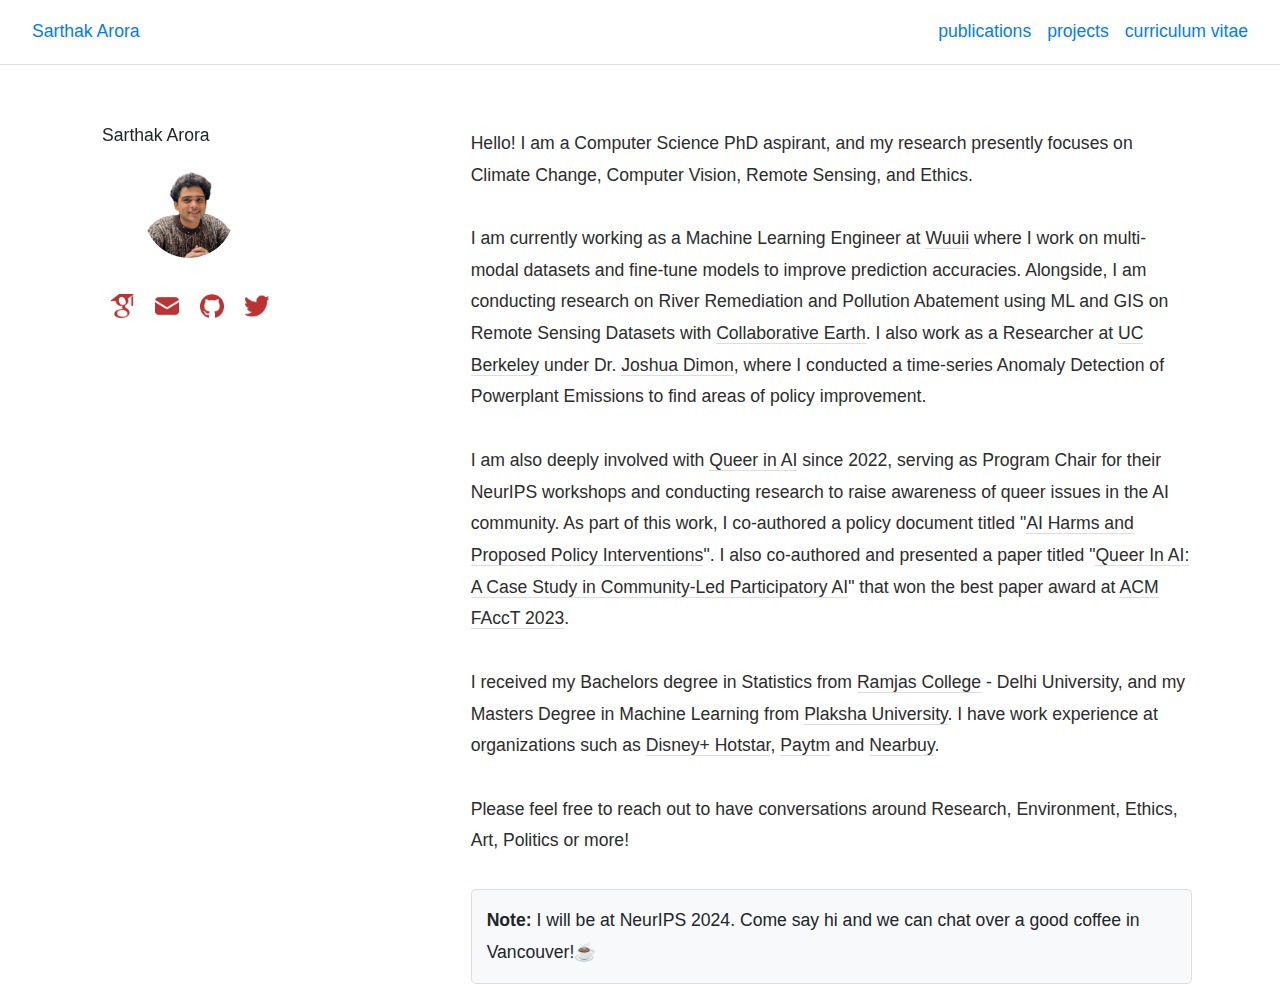
==== index.html @ 921afc07 "Update index.html" ====
<!doctype html>
<html lang="en">
  <head>

    <!-- Required meta tags -->
    <meta charset="utf-8">
    <meta name="viewport" content="width=device-width, initial-scale=1, shrink-to-fit=no">
    <meta name="description" content="Data Enthusiast">
    <meta name="author" content="Sarthak Arora">
    <meta name="theme-color" content="#222222">

    <link rel="apple-touch-icon" sizes="180x180" href="images/nicons/sap.png">
    <link rel="icon" type="image/png" sizes="32x32" href="images/nicons/sap.png">
    <link rel="icon" type="image/png" sizes="16x16" href="images/nicons/sap.png">

    <!-- Bootstrap CSS -->
    <link rel="stylesheet" href="https://stackpath.bootstrapcdn.com/bootstrap/4.4.1/css/bootstrap.min.css" integrity="sha384-Vkoo8x4CGsO3+Hhxv8T/Q5PaXtkKtu6ug5TOeNV6gBiFeWPGFN9MuhOf23Q9Ifjh" crossorigin="anonymous">
    <link rel="stylesheet" href="assets/style.css">
      
    <title>Sarthak Arora</title>
  </head>
  <body>

  <header class="d-flex justify-content-between align-items-center p-3 mb-5 border-bottom fixed-header">
    <a class="name" target="_self" href="index.html">Sarthak Arora</a>
    <div class="d-flex">
      <a class="menulink mr-3" target="_self" href="pubs.html">publications</a>
      <a class="menulink mr-3" target="_self" href="projects.html">projects</a>
      <a class="menulink" target="_blank" href="assets/sarthak_cv.pdf">curriculum vitae</a>
    </div>
  </header>

    <!-- <h1>Hello, world!</h1> -->
    <div class="container allstuffp" style="margin-top: 90px;">
        <div class="row pt-5 allstuff" style="margin-top: 20px;">
            <div class="col-md-4">
                <div class="fixed-posi">
                <p class="name">Sarthak Arora</p>
                <div style="text-align: center;">
                  <img src="images/2.png" class="profilepic pt-3 pb-2">
                </div>
                <br>
                
                <div style="text-align: center;">
<!--                   <a class="menulink" target="_blank" href="https://scholar.google.com/citations?hl=en&user=PmxwNpIAAAAJ"><img src="images/scholar.png" alt="Google Scholar" style="width: 24px; height: 24px;"></a>
                  <a class="menulink" target="_blank" href="mailto:sarthakvarora@gmail.com"><img src="images/email.png" alt="Email" style="width: 24px; height: 24px;"></a>
                  <a class="menulink" target="_blank" href="https://github.com/sarthakvarora"><img src="images/github.png" alt="GitHub" style="width: 24px; height: 24px;"></a>
                  <a class="menulink" target="_blank" href="https://twitter.com/sarthakvarora"><img src="images/twitter.png" alt="Twitter" style="width: 24px; height: 24px;"></a> -->
                  <a class="menulink" target="_blank" href="https://scholar.google.com/citations?hl=en&user=PmxwNpIAAAAJ">
                    <img src="images/scholar.png" alt="Google Scholar" class="social-logo">
                  </a>
                  <a class="menulink" target="_blank" href="mailto:sarthakvarora@gmail.com">
                    <img src="images/email.png" alt="Email" class="social-logo">
                  </a>
                  <a class="menulink" target="_blank" href="https://github.com/sarthakvarora">
                    <img src="images/github.png" alt="GitHub" class="social-logo">
                  </a>
                  <a class="menulink" target="_blank" href="https://twitter.com/sarthakvarora">
                    <img src="images/twitter.png" alt="Twitter" class="social-logo">
                  </a>
                </div>

<!--            <div class="pt-5 menur"><a class="menulink" target="_blank" href="assets/sarthak_cv.pdf">curriculum vitae</a></div>   
                <div class=""><a class="menulink" target="_blank" href="https://scholar.google.com/citations?hl=en&user=PmxwNpIAAAAJ">google scholar</a></div>
                <div class=""><a class="menulink" target="_blank" href="mailto:sarthakvarora@gmail.com">email address</a></div>
                <div class=""><a class="menulink" target="_blank" href="https://github.com/sarthakvarora">github profile</a></div>
                <div class=""><a class="menulink" target="_blank" href="https://www.linkedin.com/in/sarthak-arora-7034b8109/">linkedin</a></div>
                <div class=""><a class="menulink" target="_blank" href="https://twitter.com/sarthakvarora">twitter</a></div> -->
                

                <!-- <div class="pt-5">usercontext</div> 43 to 250--> 
                <!-- <div class="">travel history</div> -->
                <!-- <div class="">this template</div> -->
                </div>
             </div>
           <div class="col-md-8 pt-2 about" style="padding-right: 1px;">
<!--              <div class="col-md-8 pt-2 about" style="padding-right: 10px;">  -->
                 <p>
                   Hello! I am a Computer Science PhD aspirant, and my research presently focuses on Climate Change, Computer Vision, Remote Sensing, and Ethics. 
                   <br><br>
                   I am currently working as a Machine Learning Engineer at <a class="in-text" href="https://www.wuuii.com/"target="_blank">Wuuii</a> where I work on multi-modal datasets and fine-tune models to improve prediction accuracies. Alongside, I am conducting research on River Remediation and Pollution Abatement using ML and GIS on Remote Sensing Datasets with <a class="in-text" href="https://www.collaborative.earth/lab-ganges" target="_blank">Collaborative Earth</a>. I also work as a Researcher at <a class="in-text" href="https://www.berkeley.edu/"target="_blank">UC Berkeley</a> under Dr. <a class="in-text" href="https://energy.stanford.edu/people/joshua-dimon" target="_blank">Joshua Dimon</a>, where I conducted a time-series Anomaly Detection of Powerplant Emissions to find areas of policy improvement.
                 </p>
                 <p>
                  I am also deeply involved with <a class="in-text" href="https://www.queerinai.com/" target="_blank">Queer in AI</a> since 2022, serving as Program Chair for their NeurIPS workshops and conducting research to raise awareness of queer issues in the AI community. As part of this work, I co-authored a policy document titled "<a class="in-text" href="#" target="_blank">AI Harms and Proposed Policy Interventions</a>". I also co-authored and presented a paper titled "<a class="in-text" href="https://dl.acm.org/doi/abs/10.1145/3593013.3594134" target="_blank">Queer In AI: A Case Study in Community-Led Participatory AI</a>" that won the best paper award at <a class="in-text" href="https://facctconference.org/2023/" target="_blank">ACM FAccT 2023</a>.
                </p>
<!--                  <p>
                   Prior to this, I worked as a ML Engineer with the <a class="in-text" href="https://ai4good.org/"target="_blank">AI for Good Foundation</a> on their <a class="in-text" href="https://ai4good.org/what-we-do/climatesdgscanners/"target="_blank">Climate Trend Scanner</a> Project, where I am creating a Climate content modeling pipeline using NLP models such as BERT and LDA.
                 </p> -->
                 <p>
                   I received my Bachelors degree in Statistics from <a class="in-text" href="https://ramjas.du.ac.in/college/web/index.php/"target="_blank">Ramjas College</a> - Delhi University, and my Masters Degree in Machine Learning from <a class="in-text" href="https://plaksha.edu.in/"target="_blank">Plaksha University</a>. I have work experience at organizations such as <a class="in-text" href="https://www.hotstar.com/"target="_blank">Disney+ Hotstar</a>, <a class="in-text" href="https://paytm.com/"target="_blank">Paytm</a> and <a class="in-text" href="https://www.nearbuy.com/"target="_blank">Nearbuy</a>.
                 </p>
                 <p>
                  Please feel free to reach out to have conversations around Research, Environment, Ethics, Art, Politics or more!
                 </p>
                 
                 <div class="notification" style="margin-top: 20px; padding: 15px; background-color: #f8f9fa; border: 1px solid #ddd; border-radius: 5px;">
                  <strong>Note:</strong> I will be at NeurIPS 2024. Come say hi and we can chat over a good coffee in Vancouver!☕
                </div>
                  

<!--                  <p class="header pt-5">Publications</p>
                 <div class="py-2">
                 <p class="paper my-2 pl-2">
                     <span class="papertitle">Queer In AI: A Case Study in Community-Led Participatory AI</span><br>
                     <span class="thisauthor">Sarthak Arora</span>, Organizers of Queer in AI<br>
                     <span class="thisauthor">Won best paper at FAccT 2023 🏆</span>
                     <span class="conf"><a class="confshort" href="https://dl.acm.org/toc/xrds/2022/28/4">ACM FAccT'23</a> | Association for Computing Machinery</span><br>
                    
                     <a class="tag" href="https://dl.acm.org/doi/abs/10.1145/3593013.3594134" target="_blank">pdf</a><span class="tagsep">| </span>
                     <a class="tag" href="https://dl.acm.org/doi/abs/10.1145/3593013.3594134" target="_blank">abstract</a>
                 </p>
                <br>
                 <p class="paper my-2 pl-2">
                     <span class="papertitle">Queer in AI</span><br>
                     Hetvi Jethwani, Arjun Subramonian, William Agnew, MaryLena Bleile, <span class="thisauthor">Sarthak Arora</span>, Maria Ryskina, Jeffrey Xiong
                     <span class="conf"><a class="confshort" href="https://dl.acm.org/toc/xrds/2022/28/4">ACM'22</a> | Association for Computing Machinery</span><br>
                    
                     <a class="tag" href="https://dl.acm.org/doi/pdf/10.1145/3538543" target="_blank">pdf</a><span class="tagsep">| </span>
                     <a class="tag" href="https://dl.acm.org/doi/10.1145/3538543" target="_blank">abstract</a><span class="tagsep">| </span>
                     <a class="tag" href="cites/acm_3538543.bib" target="_blank">cite</a>
                 </p>
                 </div>
             
                 <p class="header pt-5">Talks</p>
                 <div class="py-2">
                 <p class="paper my-2 pl-2">
                     <span class="papertitle"><a
                             href="https://icml.cc/" target="_blank">ICML 2022: </a> South Asian Feminism/s in the 21st Century</span><br>
                     Unpacking the term ‘South Asia,’ this talk candidly explores links between nationalism, state, identity, and gender and their significance in understanding feminist politics and its impacts on structures of queer inclusivity in the region. Examining cyberspaces ranging from Pakistani feminist blogs to queer art communities in India, it seeks to locate the feminist, intersectional unfoldings in the political economy of everyday life.<br>
                     <a class="tag" href="https://icml.cc/virtual/2022/affinity-workshop/13482#wse-detail-21090" target="_blank">video</a>
                 </p>
                 </div>
                 </div>
 -->
<!--
                <div class="row text-center py-4">
                    <div class="mx-auto mt-2">
                        <img class="img-fluid instilogo p-1" src="images/berkeley.png">
                        <div class="institution">UC Berkeley</div>
                        <div class="years">2022 - Present</div>
                    </div>
                    <div class="mx-auto mt-2">
                        <img class="img-fluid instilogo p-1" src="images/ai4g1.png">
                        <div class="institution">AI for Good Foundation</div>
                        <div class="years">2022 - Present</div>
                    </div>
                    <div class="mx-auto mt-2">
                        <img class="img-fluid instilogo p-1" src="images/berkeley.png">
                        <div class="institution">UC Berkeley</div>
                        <div class="years">S2022</div>
                    </div>
                    <div class="mx-auto mt-2">
                        <img class="img-fluid instilogo p-1" src="images/plaksha1.png">
                        <div class="institution">Plaksha University</div>
                        <div class="years">2021 - 2022</div>
                    </div>
                    <div class="mx-auto mt-2">
                        <img class="img-fluid instilogo p-1" src="images/disney_plus1.png">
                        <div class="institution">Disney+ Hotstar</div>
                        <div class="years">2021</div>
                    </div>
                    <div class="mx-auto mt-2">
                        <img class="img-fluid instilogo p-1" src="images/paytm1.png">
                        <div class="institution">Paytm</div>
                        <div class="years">2020 - 2021</div>
                    </div>
                    <div class="mx-auto mt-2">
                        <img class="img-fluid instilogo p-1" src="images/nearbuy11.png">
                        <div class="institution">Nearbuy</div>
                        <div class="years">2018 - 2020</div>
                    </div>
                    <div class="mx-auto mt-2">
                        <img class="img-fluid instilogo p-1" src="images/du.png">
                        <div class="institution">Ramjas College</div>
                        <div class="years">2015 - 2018</div>
                    </div>
             
                </div>
             -->

            </div>
            
        </div>
    </div> 

    <!-- Optional JavaScript -->
    <!-- jQuery first, then Popper.js, then Bootstrap JS -->
    <script src="https://code.jquery.com/jquery-3.4.1.slim.min.js" integrity="sha384-J6qa4849blE2+poT4WnyKhv5vZF5SrPo0iEjwBvKU7imGFAV0wwj1yYfoRSJoZ+n" crossorigin="anonymous"></script>
    <script src="https://cdn.jsdelivr.net/npm/popper.js@1.16.0/dist/umd/popper.min.js" integrity="sha384-Q6E9RHvbIyZFJoft+2mJbHaEWldlvI9IOYy5n3zV9zzTtmI3UksdQRVvoxMfooAo" crossorigin="anonymous"></script>
    <script src="https://stackpath.bootstrapcdn.com/bootstrap/4.4.1/js/bootstrap.min.js" integrity="sha384-wfSDF2E50Y2D1uUdj0O3uMBJnjuUD4Ih7YwaYd1iqfktj0Uod8GCExl3Og8ifwB6" crossorigin="anonymous"></script>
    <script src="assets/style-2.js"></script>
</body>
  <style>
  </style>
</html>
---- assets/style.css ----
.instilogo {
    height: 50px;
    filter: grayscale(20%);
}

a:hover {
    /* font-weight: 400; */
    text-decoration: none;
    transition-duration: 0.3s;
    transition-timing-function: linear;
    /* color: #444; */
}

.social-logo {
  width: 24px; /* Original width */
  height: 24px; /* Original height */
/*   filter: brightness(0) saturate(100%) invert(12%) sepia(85%) saturate(6684%) hue-rotate(358deg) brightness(87%) contrast(103%); /* Change to #aa0100 */ */
  transition: transform 0.3s, filter 0.3s; /* Smooth transition */
  margin-right: 10px; /* Add space between logos */
}

.social-logo:hover {
  transform: scale(1.2); /* Slightly increase size on hover */
}

.noter {
    font-size: 9pt;
}

.tagsep {
    padding: 4px;
}

.tag {
    padding-right: 2px;
}

.confshort {
    font-weight: 300;
}

.conf {
    display: inline-block;
    padding-bottom: 4px;
}
/* 
.paper {
    border-left: 1px solid #ddd;
} */
.paper {
    border-left: 1px solid #ddd;
}

.menulink:hover {
    color: #111;
}

.profilepic {
    width: 200px; /* Set width */
    height: 200px; /* Ensure height is equal to width */
    border-radius: 50%; /* Set border-radius to 50% to make it circular */
    object-fit: cover; /* Ensures the image maintains aspect ratio and fits within the circle */
}

@media (min-width: 1268px) {
    .fixed-posi {
        /* width: 50%;
            margin-left: 50%;
            min-height:100%; */
        position: fixed;
    }
}

@media only screen and (max-width: 1500px) {
    .allstuff {
        padding-top: 0px !important;
    }

    .allstuffp {
        padding-top: 0px !important;
    }

    .profilepic {
        width: 90px; /* Set width */
        height: 90px; /* Ensure height is equal to width */
        border-radius: 50%; /* Set border-radius to 50% to make it circular */
        object-fit: cover; /* Ensures the image maintains aspect ratio and fits within the circle */
        padding-top: 0px !important;
        padding-bottom: 0px !important;
    }

    .menur {
        padding-top: 18px !important;
    }

}

/* Header styling */
.fixed-header {
    position: fixed;
    top: 0;
    left: 0;
    right: 0;
    background-color: white;
    z-index: 1000;
    padding: 1rem 2rem !important;
}

/* Base styles */
body {
    padding-top: 30px;
    line-height: 1.8;
    font-size: 1.1rem;
}

/* Content styling */
.about p {
    margin-bottom: 2rem;
    color: #2c2c2c;
    max-width: 90ch;
}

.container.allstuffp {
    margin-top: 2rem;
    padding: 0 2rem;
}

/* Link styling */
.in-text {
    color: #2c2c2c;
    border-bottom: 1px solid #ddd;
    text-decoration: none;
    transition: border-bottom-color 0.2s;
}

.in-text:hover {
    border-bottom-color: #666;
    text-decoration: none;
}

/* Social icons */
.social-logo {
    width: 24px;
    height: 24px;
    margin: 0 8px;
    opacity: 0.8;
    transition: opacity 0.2s;
}

.social-logo:hover {
    opacity: 1;
}

.menulink.active {
    border-bottom: 1.5px solid #dc3545;
    padding-bottom: 1.5px;
}
/* .thisauthor {
          color: #111;
          text-decoration: underline;
    } */
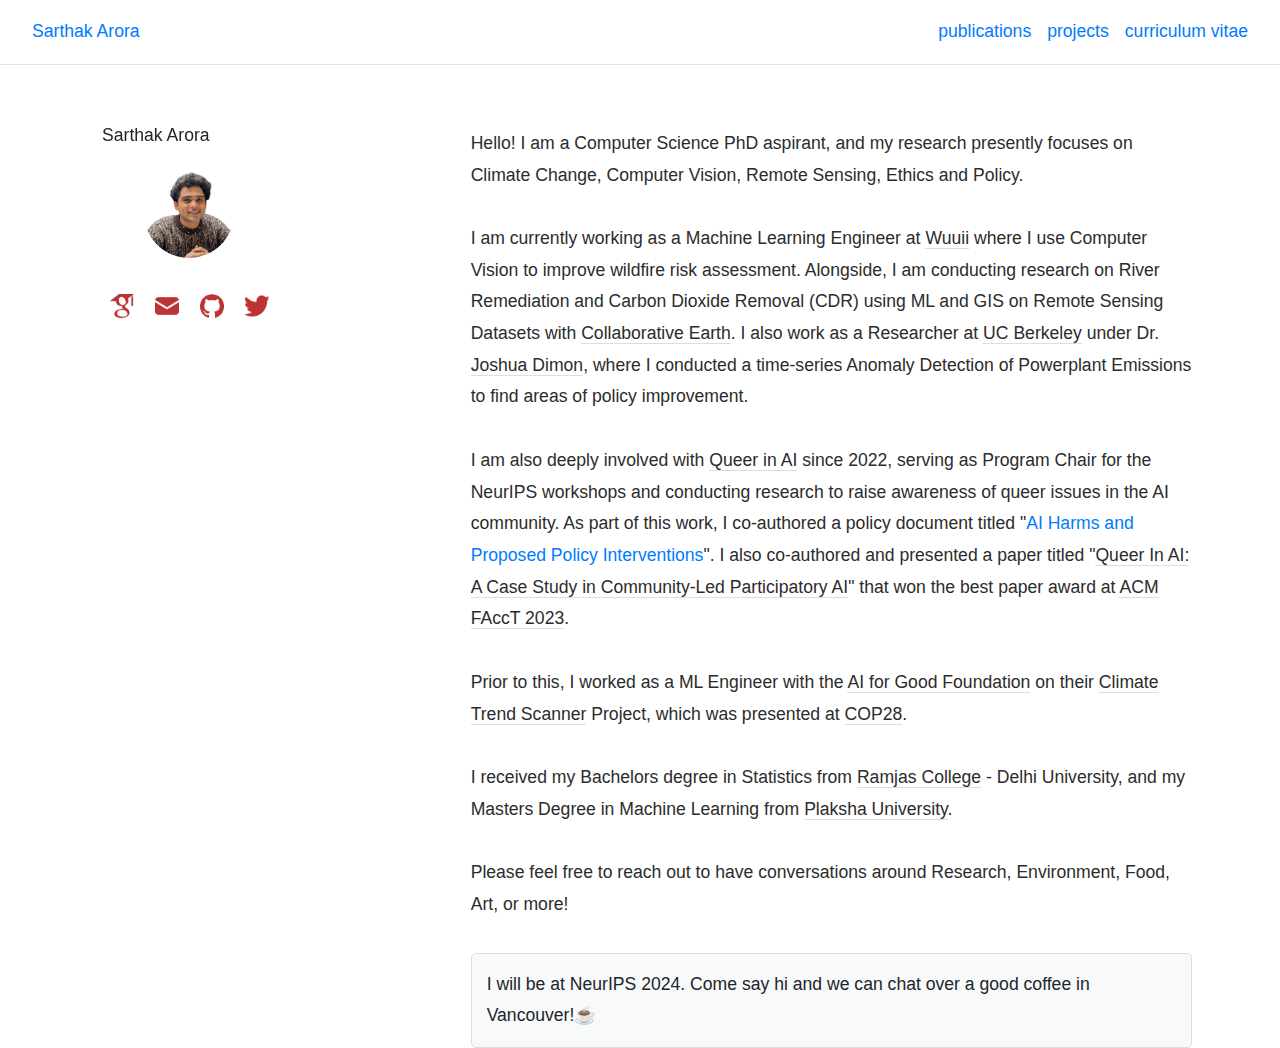
==== commit 70a185ae: "Update index.html" ====
--- a/index.html
+++ b/index.html
@@ -76,25 +76,26 @@
            <div class="col-md-8 pt-2 about" style="padding-right: 1px;">
 <!--              <div class="col-md-8 pt-2 about" style="padding-right: 10px;">  -->
                  <p>
-                   Hello! I am a Computer Science PhD aspirant, and my research presently focuses on Climate Change, Computer Vision, Remote Sensing, and Ethics. 
+                   Hello! I am a Computer Science PhD aspirant, and my research presently focuses on Climate Change, Computer Vision, Remote Sensing, Ethics and Policy. 
                    <br><br>
-                   I am currently working as a Machine Learning Engineer at <a class="in-text" href="https://www.wuuii.com/"target="_blank">Wuuii</a> where I work on multi-modal datasets and fine-tune models to improve prediction accuracies. Alongside, I am conducting research on River Remediation and Pollution Abatement using ML and GIS on Remote Sensing Datasets with <a class="in-text" href="https://www.collaborative.earth/lab-ganges" target="_blank">Collaborative Earth</a>. I also work as a Researcher at <a class="in-text" href="https://www.berkeley.edu/"target="_blank">UC Berkeley</a> under Dr. <a class="in-text" href="https://energy.stanford.edu/people/joshua-dimon" target="_blank">Joshua Dimon</a>, where I conducted a time-series Anomaly Detection of Powerplant Emissions to find areas of policy improvement.
+                   I am currently working as a Machine Learning Engineer at <a class="in-text" href="https://www.wuuii.com/"target="_blank">Wuuii</a> where I use Computer Vision to improve wildfire risk assessment. Alongside, I am conducting research on River Remediation and Carbon Dioxide Removal (CDR) using ML and GIS on Remote Sensing Datasets with <a class="in-text" href="https://www.collaborative.earth/lab-ganges" target="_blank">Collaborative Earth</a>. I also work as a Researcher at <a class="in-text" href="https://www.berkeley.edu/"target="_blank">UC Berkeley</a> under Dr. <a class="in-text" href="https://energy.stanford.edu/people/joshua-dimon" target="_blank">Joshua Dimon</a>, where I conducted a time-series Anomaly Detection of Powerplant Emissions to find areas of policy improvement.
                  </p>
                  <p>
-                  I am also deeply involved with <a class="in-text" href="https://www.queerinai.com/" target="_blank">Queer in AI</a> since 2022, serving as Program Chair for their NeurIPS workshops and conducting research to raise awareness of queer issues in the AI community. As part of this work, I co-authored a policy document titled "<a class="in-text" href="#" target="_blank">AI Harms and Proposed Policy Interventions</a>". I also co-authored and presented a paper titled "<a class="in-text" href="https://dl.acm.org/doi/abs/10.1145/3593013.3594134" target="_blank">Queer In AI: A Case Study in Community-Led Participatory AI</a>" that won the best paper award at <a class="in-text" href="https://facctconference.org/2023/" target="_blank">ACM FAccT 2023</a>.
+                  I am also deeply involved with <a class="in-text" href="https://www.queerinai.com/" target="_blank">Queer in AI</a> since 2022, serving as Program Chair for the NeurIPS workshops and conducting research to raise awareness of queer issues in the AI community. As part of this work, I co-authored a policy document titled "<a class="menulink" target="_blank" href="assets/policy_doc.pdf">AI Harms and Proposed Policy Interventions</a>". I also co-authored and presented a paper titled "<a class="in-text" href="https://dl.acm.org/doi/abs/10.1145/3593013.3594134" target="_blank">Queer In AI: A Case Study in Community-Led Participatory AI</a>" that won the best paper award at <a class="in-text" href="https://facctconference.org/2023/" target="_blank">ACM FAccT 2023</a>.
                 </p>
-<!--                  <p>
-                   Prior to this, I worked as a ML Engineer with the <a class="in-text" href="https://ai4good.org/"target="_blank">AI for Good Foundation</a> on their <a class="in-text" href="https://ai4good.org/what-we-do/climatesdgscanners/"target="_blank">Climate Trend Scanner</a> Project, where I am creating a Climate content modeling pipeline using NLP models such as BERT and LDA.
-                 </p> -->
                  <p>
-                   I received my Bachelors degree in Statistics from <a class="in-text" href="https://ramjas.du.ac.in/college/web/index.php/"target="_blank">Ramjas College</a> - Delhi University, and my Masters Degree in Machine Learning from <a class="in-text" href="https://plaksha.edu.in/"target="_blank">Plaksha University</a>. I have work experience at organizations such as <a class="in-text" href="https://www.hotstar.com/"target="_blank">Disney+ Hotstar</a>, <a class="in-text" href="https://paytm.com/"target="_blank">Paytm</a> and <a class="in-text" href="https://www.nearbuy.com/"target="_blank">Nearbuy</a>.
+                   Prior to this, I worked as a ML Engineer with the <a class="in-text" href="https://ai4good.org/"target="_blank">AI for Good Foundation</a> on their <a class="in-text" href="https://ai4good.org/what-we-do/climatesdgscanners/"target="_blank">Climate Trend Scanner</a> Project, which was presented at <a href = "https://www.cop28.com/en/"class="in-text"target="_blank">COP28</a>.
                  </p>
                  <p>
-                  Please feel free to reach out to have conversations around Research, Environment, Ethics, Art, Politics or more!
+                   I received my Bachelors degree in Statistics from <a class="in-text" href="https://ramjas.du.ac.in/college/web/index.php/"target="_blank">Ramjas College</a> - Delhi University, and my Masters Degree in Machine Learning from <a class="in-text" href="https://plaksha.edu.in/"target="_blank">Plaksha University</a>. 
+<!--                    I have work experience at organizations such as <a class="in-text" href="https://www.hotstar.com/"target="_blank">Disney+ Hotstar</a>, <a class="in-text" href="https://paytm.com/"target="_blank">Paytm</a> and <a class="in-text" href="https://www.nearbuy.com/"target="_blank">Nearbuy</a>. -->
+                 </p>
+                 <p>
+                  Please feel free to reach out to have conversations around Research, Environment, Food, Art, or more!
                  </p>
                  
                  <div class="notification" style="margin-top: 20px; padding: 15px; background-color: #f8f9fa; border: 1px solid #ddd; border-radius: 5px;">
-                  <strong>Note:</strong> I will be at NeurIPS 2024. Come say hi and we can chat over a good coffee in Vancouver!☕
+                  I will be at NeurIPS 2024. Come say hi and we can chat over a good coffee in Vancouver!☕
                 </div>
                   
 
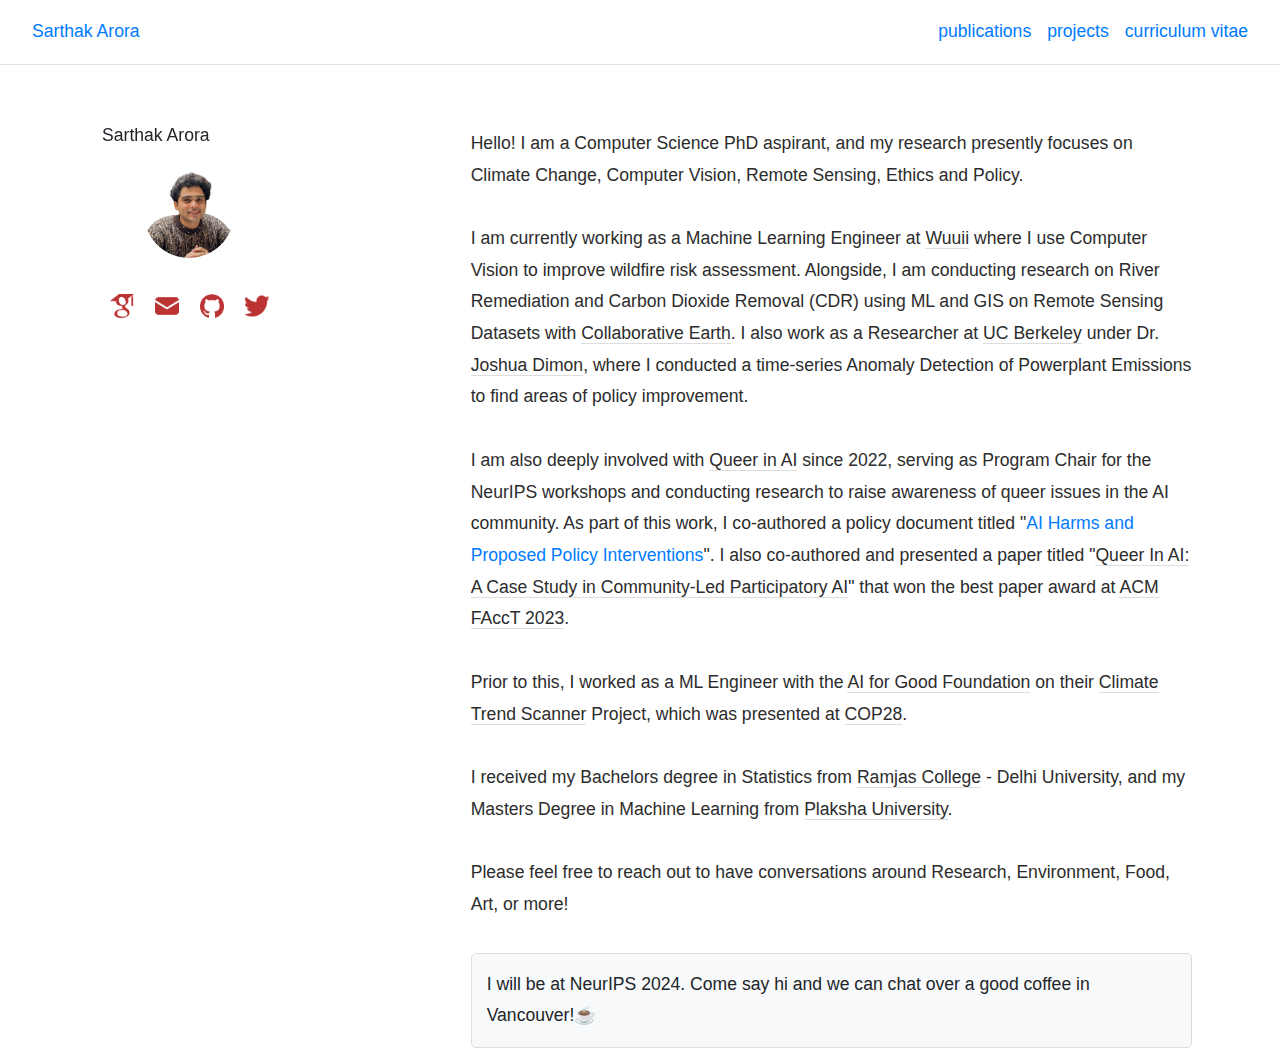
==== commit 2d08b95f: "Update index.html" ====
--- a/index.html
+++ b/index.html
@@ -81,7 +81,7 @@
                    I am currently working as a Machine Learning Engineer at <a class="in-text" href="https://www.wuuii.com/"target="_blank">Wuuii</a> where I use Computer Vision to improve wildfire risk assessment. Alongside, I am conducting research on River Remediation and Carbon Dioxide Removal (CDR) using ML and GIS on Remote Sensing Datasets with <a class="in-text" href="https://www.collaborative.earth/lab-ganges" target="_blank">Collaborative Earth</a>. I also work as a Researcher at <a class="in-text" href="https://www.berkeley.edu/"target="_blank">UC Berkeley</a> under Dr. <a class="in-text" href="https://energy.stanford.edu/people/joshua-dimon" target="_blank">Joshua Dimon</a>, where I conducted a time-series Anomaly Detection of Powerplant Emissions to find areas of policy improvement.
                  </p>
                  <p>
-                  I am also deeply involved with <a class="in-text" href="https://www.queerinai.com/" target="_blank">Queer in AI</a> since 2022, serving as Program Chair for the NeurIPS workshops and conducting research to raise awareness of queer issues in the AI community. As part of this work, I co-authored a policy document titled "<a class="menulink" target="_blank" href="assets/policy_doc.pdf">AI Harms and Proposed Policy Interventions</a>". I also co-authored and presented a paper titled "<a class="in-text" href="https://dl.acm.org/doi/abs/10.1145/3593013.3594134" target="_blank">Queer In AI: A Case Study in Community-Led Participatory AI</a>" that won the best paper award at <a class="in-text" href="https://facctconference.org/2023/" target="_blank">ACM FAccT 2023</a>.
+                  I am also deeply involved with <a class="in-text" href="https://www.queerinai.com/" target="_blank">Queer in AI</a> since 2022, serving as Program Chair for the NeurIPS workshops and conducting research to raise awareness of queer issues in the AI community. As part of this work, I co-authored a policy document titled "<a class="menulink" target="_blank" href="https://drive.google.com/file/d/1-HK_4VMdbxGibtRZURlbe-Cq0eNNK1he/view?usp=sharing">AI Harms and Proposed Policy Interventions</a>". I also co-authored and presented a paper titled "<a class="in-text" href="https://dl.acm.org/doi/abs/10.1145/3593013.3594134" target="_blank">Queer In AI: A Case Study in Community-Led Participatory AI</a>" that won the best paper award at <a class="in-text" href="https://facctconference.org/2023/" target="_blank">ACM FAccT 2023</a>.
                 </p>
                  <p>
                    Prior to this, I worked as a ML Engineer with the <a class="in-text" href="https://ai4good.org/"target="_blank">AI for Good Foundation</a> on their <a class="in-text" href="https://ai4good.org/what-we-do/climatesdgscanners/"target="_blank">Climate Trend Scanner</a> Project, which was presented at <a href = "https://www.cop28.com/en/"class="in-text"target="_blank">COP28</a>.
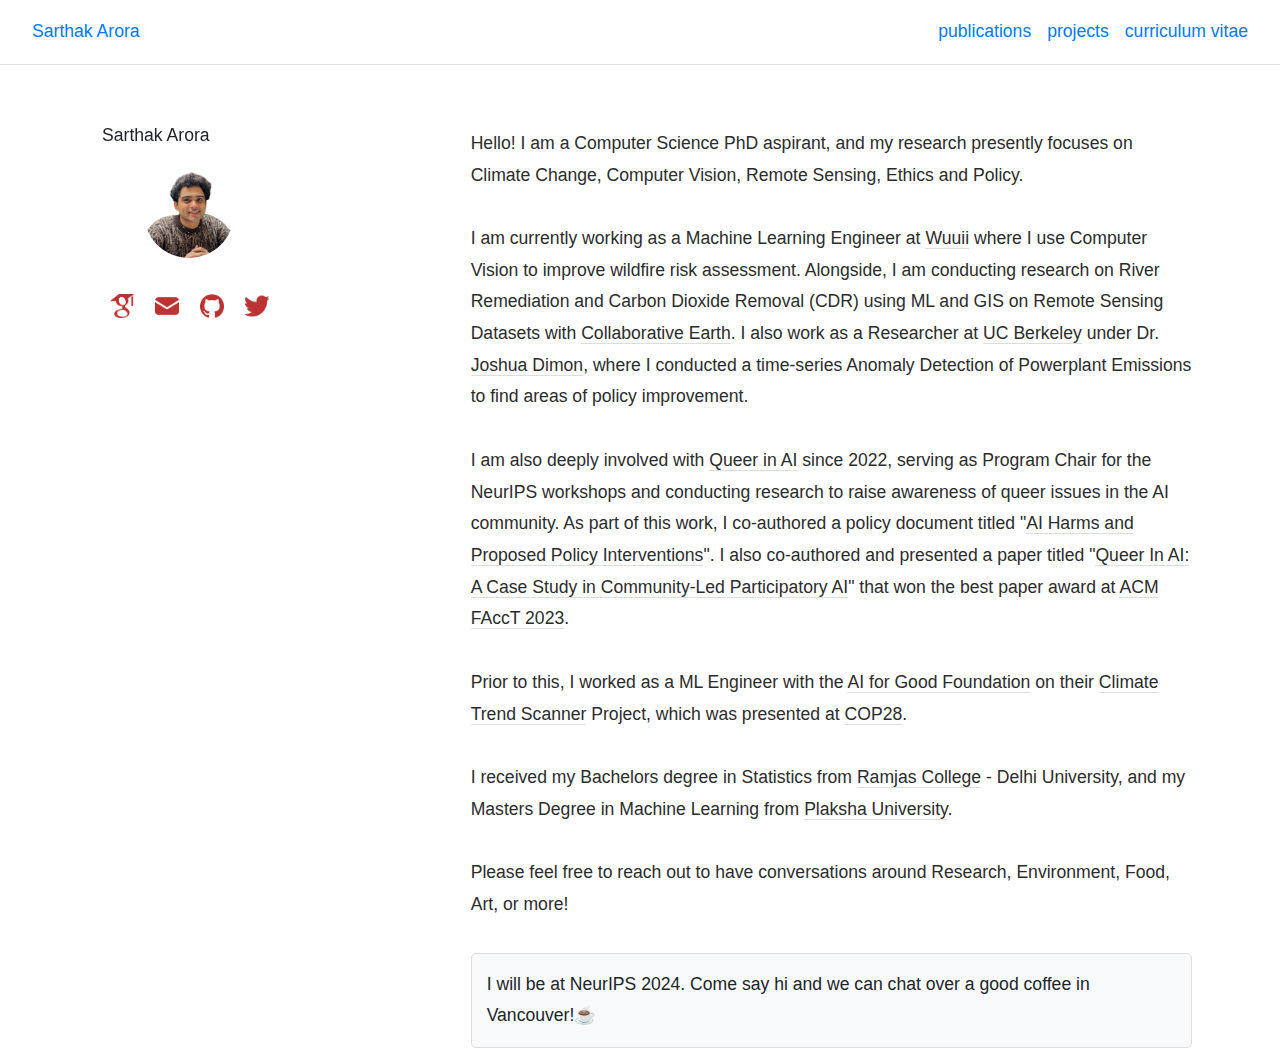
==== commit 7d53ae82: "Update index.html" ====
--- a/index.html
+++ b/index.html
@@ -81,7 +81,7 @@
                    I am currently working as a Machine Learning Engineer at <a class="in-text" href="https://www.wuuii.com/"target="_blank">Wuuii</a> where I use Computer Vision to improve wildfire risk assessment. Alongside, I am conducting research on River Remediation and Carbon Dioxide Removal (CDR) using ML and GIS on Remote Sensing Datasets with <a class="in-text" href="https://www.collaborative.earth/lab-ganges" target="_blank">Collaborative Earth</a>. I also work as a Researcher at <a class="in-text" href="https://www.berkeley.edu/"target="_blank">UC Berkeley</a> under Dr. <a class="in-text" href="https://energy.stanford.edu/people/joshua-dimon" target="_blank">Joshua Dimon</a>, where I conducted a time-series Anomaly Detection of Powerplant Emissions to find areas of policy improvement.
                  </p>
                  <p>
-                  I am also deeply involved with <a class="in-text" href="https://www.queerinai.com/" target="_blank">Queer in AI</a> since 2022, serving as Program Chair for the NeurIPS workshops and conducting research to raise awareness of queer issues in the AI community. As part of this work, I co-authored a policy document titled "<a class="menulink" target="_blank" href="https://drive.google.com/file/d/1-HK_4VMdbxGibtRZURlbe-Cq0eNNK1he/view?usp=sharing">AI Harms and Proposed Policy Interventions</a>". I also co-authored and presented a paper titled "<a class="in-text" href="https://dl.acm.org/doi/abs/10.1145/3593013.3594134" target="_blank">Queer In AI: A Case Study in Community-Led Participatory AI</a>" that won the best paper award at <a class="in-text" href="https://facctconference.org/2023/" target="_blank">ACM FAccT 2023</a>.
+                  I am also deeply involved with <a class="in-text" href="https://www.queerinai.com/" target="_blank">Queer in AI</a> since 2022, serving as Program Chair for the NeurIPS workshops and conducting research to raise awareness of queer issues in the AI community. As part of this work, I co-authored a policy document titled "<a class="in-text" target="_blank" href="https://drive.google.com/file/d/1-HK_4VMdbxGibtRZURlbe-Cq0eNNK1he/view?usp=sharing">AI Harms and Proposed Policy Interventions</a>". I also co-authored and presented a paper titled "<a class="in-text" href="https://dl.acm.org/doi/abs/10.1145/3593013.3594134" target="_blank">Queer In AI: A Case Study in Community-Led Participatory AI</a>" that won the best paper award at <a class="in-text" href="https://facctconference.org/2023/" target="_blank">ACM FAccT 2023</a>.
                 </p>
                  <p>
                    Prior to this, I worked as a ML Engineer with the <a class="in-text" href="https://ai4good.org/"target="_blank">AI for Good Foundation</a> on their <a class="in-text" href="https://ai4good.org/what-we-do/climatesdgscanners/"target="_blank">Climate Trend Scanner</a> Project, which was presented at <a href = "https://www.cop28.com/en/"class="in-text"target="_blank">COP28</a>.
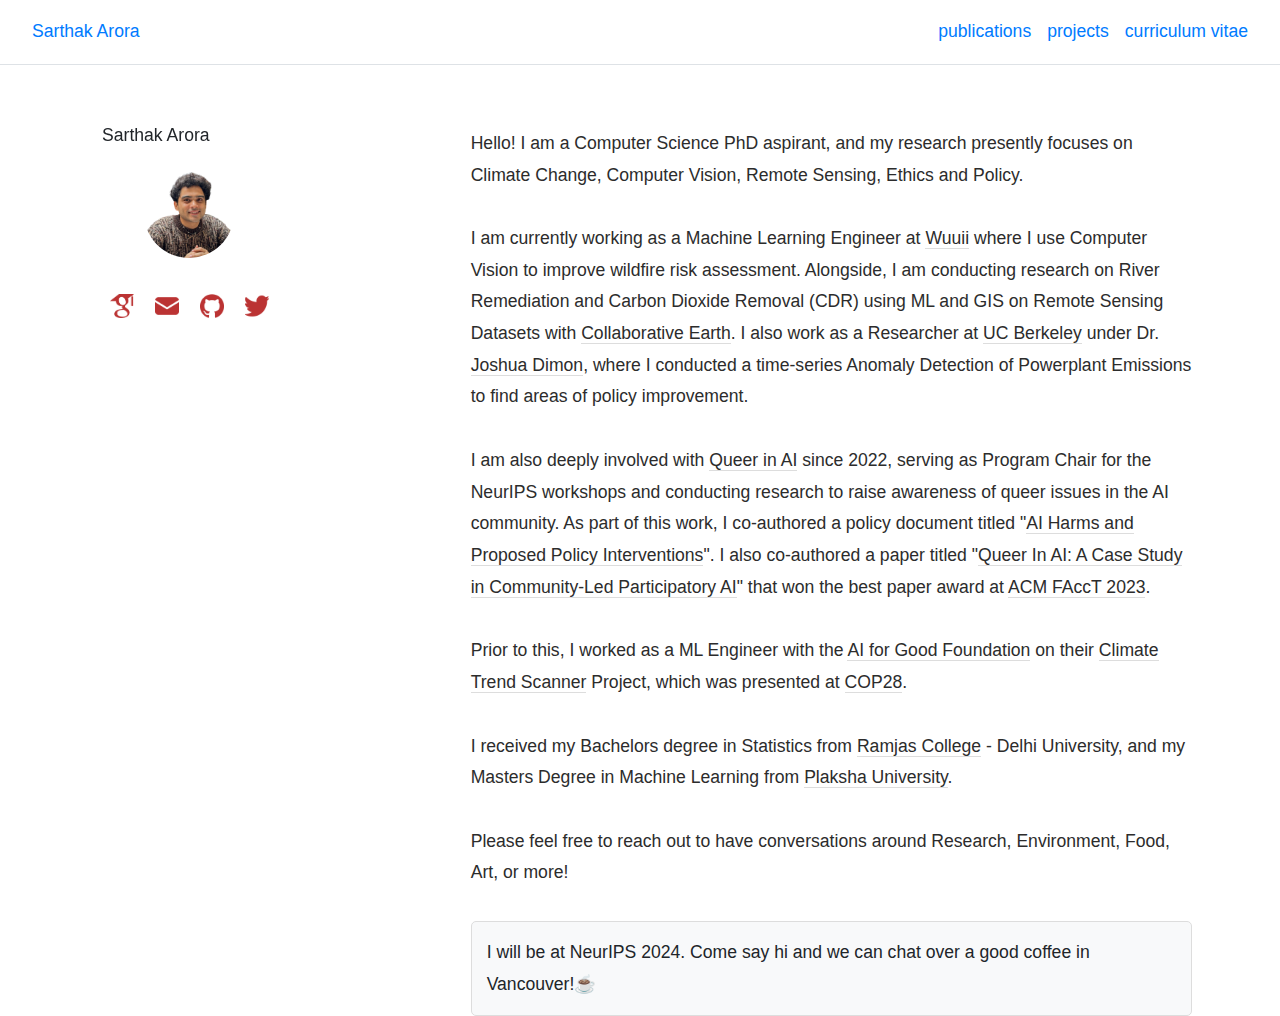
==== commit 44d6df60: "Update index.html" ====
--- a/index.html
+++ b/index.html
@@ -81,7 +81,7 @@
                    I am currently working as a Machine Learning Engineer at <a class="in-text" href="https://www.wuuii.com/"target="_blank">Wuuii</a> where I use Computer Vision to improve wildfire risk assessment. Alongside, I am conducting research on River Remediation and Carbon Dioxide Removal (CDR) using ML and GIS on Remote Sensing Datasets with <a class="in-text" href="https://www.collaborative.earth/lab-ganges" target="_blank">Collaborative Earth</a>. I also work as a Researcher at <a class="in-text" href="https://www.berkeley.edu/"target="_blank">UC Berkeley</a> under Dr. <a class="in-text" href="https://energy.stanford.edu/people/joshua-dimon" target="_blank">Joshua Dimon</a>, where I conducted a time-series Anomaly Detection of Powerplant Emissions to find areas of policy improvement.
                  </p>
                  <p>
-                  I am also deeply involved with <a class="in-text" href="https://www.queerinai.com/" target="_blank">Queer in AI</a> since 2022, serving as Program Chair for the NeurIPS workshops and conducting research to raise awareness of queer issues in the AI community. As part of this work, I co-authored a policy document titled "<a class="in-text" target="_blank" href="https://drive.google.com/file/d/1-HK_4VMdbxGibtRZURlbe-Cq0eNNK1he/view?usp=sharing">AI Harms and Proposed Policy Interventions</a>". I also co-authored and presented a paper titled "<a class="in-text" href="https://dl.acm.org/doi/abs/10.1145/3593013.3594134" target="_blank">Queer In AI: A Case Study in Community-Led Participatory AI</a>" that won the best paper award at <a class="in-text" href="https://facctconference.org/2023/" target="_blank">ACM FAccT 2023</a>.
+                  I am also deeply involved with <a class="in-text" href="https://www.queerinai.com/" target="_blank">Queer in AI</a> since 2022, serving as Program Chair for the NeurIPS workshops and conducting research to raise awareness of queer issues in the AI community. As part of this work, I co-authored a policy document titled "<a class="in-text" target="_blank" href="https://drive.google.com/file/d/1-HK_4VMdbxGibtRZURlbe-Cq0eNNK1he/view?usp=sharing">AI Harms and Proposed Policy Interventions</a>". I also co-authored a paper titled "<a class="in-text" href="https://dl.acm.org/doi/abs/10.1145/3593013.3594134" target="_blank">Queer In AI: A Case Study in Community-Led Participatory AI</a>" that won the best paper award at <a class="in-text" href="https://facctconference.org/2023/" target="_blank">ACM FAccT 2023</a>.
                 </p>
                  <p>
                    Prior to this, I worked as a ML Engineer with the <a class="in-text" href="https://ai4good.org/"target="_blank">AI for Good Foundation</a> on their <a class="in-text" href="https://ai4good.org/what-we-do/climatesdgscanners/"target="_blank">Climate Trend Scanner</a> Project, which was presented at <a href = "https://www.cop28.com/en/"class="in-text"target="_blank">COP28</a>.
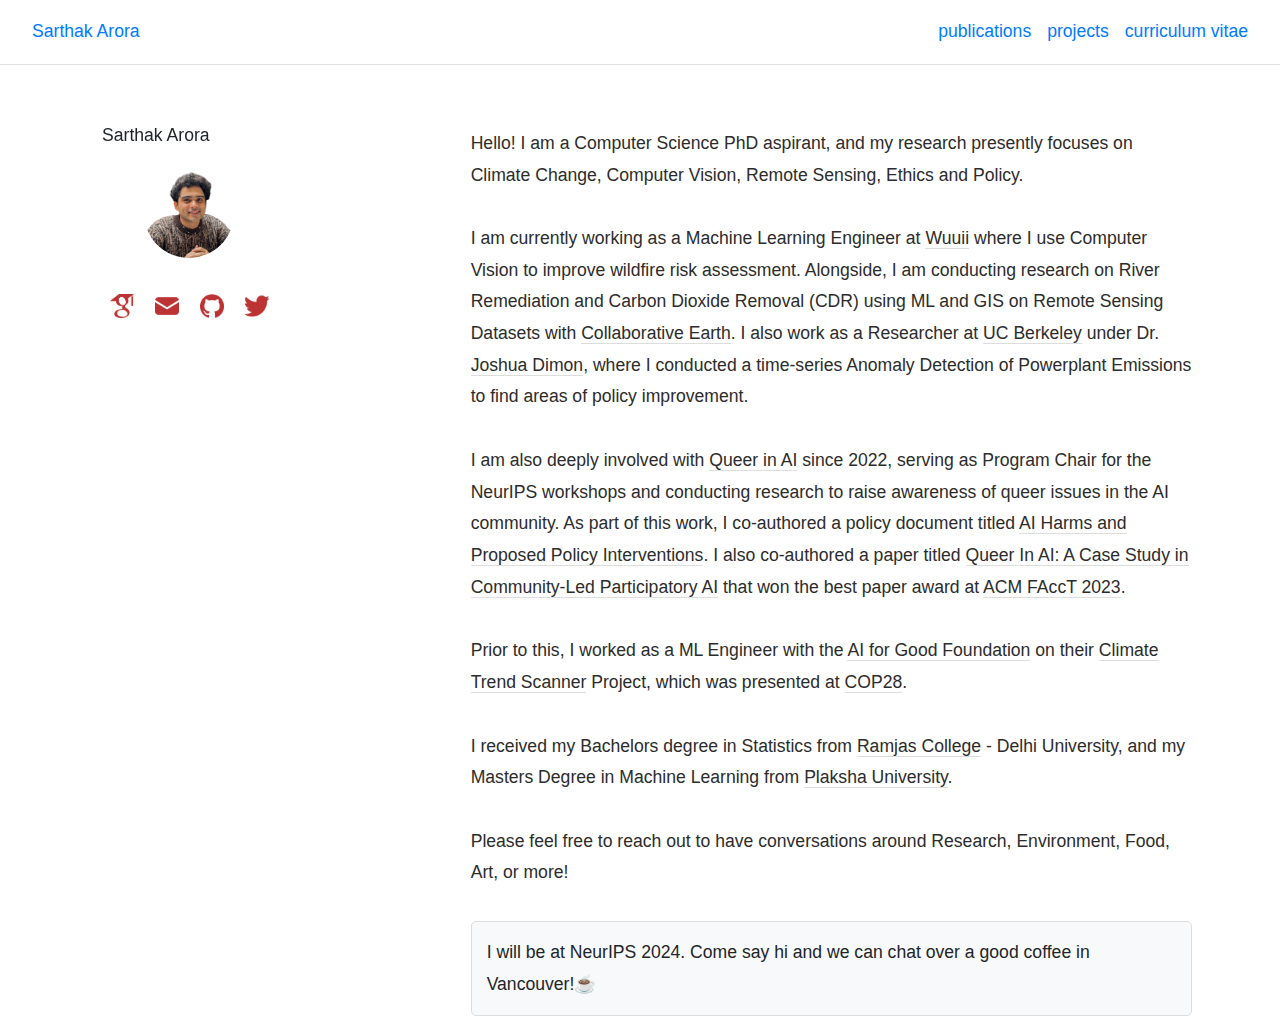
==== commit 55e65743: "Update index.html" ====
--- a/index.html
+++ b/index.html
@@ -81,7 +81,7 @@
                    I am currently working as a Machine Learning Engineer at <a class="in-text" href="https://www.wuuii.com/"target="_blank">Wuuii</a> where I use Computer Vision to improve wildfire risk assessment. Alongside, I am conducting research on River Remediation and Carbon Dioxide Removal (CDR) using ML and GIS on Remote Sensing Datasets with <a class="in-text" href="https://www.collaborative.earth/lab-ganges" target="_blank">Collaborative Earth</a>. I also work as a Researcher at <a class="in-text" href="https://www.berkeley.edu/"target="_blank">UC Berkeley</a> under Dr. <a class="in-text" href="https://energy.stanford.edu/people/joshua-dimon" target="_blank">Joshua Dimon</a>, where I conducted a time-series Anomaly Detection of Powerplant Emissions to find areas of policy improvement.
                  </p>
                  <p>
-                  I am also deeply involved with <a class="in-text" href="https://www.queerinai.com/" target="_blank">Queer in AI</a> since 2022, serving as Program Chair for the NeurIPS workshops and conducting research to raise awareness of queer issues in the AI community. As part of this work, I co-authored a policy document titled "<a class="in-text" target="_blank" href="https://drive.google.com/file/d/1-HK_4VMdbxGibtRZURlbe-Cq0eNNK1he/view?usp=sharing">AI Harms and Proposed Policy Interventions</a>". I also co-authored a paper titled "<a class="in-text" href="https://dl.acm.org/doi/abs/10.1145/3593013.3594134" target="_blank">Queer In AI: A Case Study in Community-Led Participatory AI</a>" that won the best paper award at <a class="in-text" href="https://facctconference.org/2023/" target="_blank">ACM FAccT 2023</a>.
+                  I am also deeply involved with <a class="in-text" href="https://www.queerinai.com/" target="_blank">Queer in AI</a> since 2022, serving as Program Chair for the NeurIPS workshops and conducting research to raise awareness of queer issues in the AI community. As part of this work, I co-authored a policy document titled <a class="in-text" target="_blank" href="https://drive.google.com/file/d/1-HK_4VMdbxGibtRZURlbe-Cq0eNNK1he/view?usp=sharing">AI Harms and Proposed Policy Interventions</a>. I also co-authored a paper titled <a class="in-text" href="https://dl.acm.org/doi/abs/10.1145/3593013.3594134" target="_blank">Queer In AI: A Case Study in Community-Led Participatory AI</a> that won the best paper award at <a class="in-text" href="https://facctconference.org/2023/" target="_blank">ACM FAccT 2023</a>.
                 </p>
                  <p>
                    Prior to this, I worked as a ML Engineer with the <a class="in-text" href="https://ai4good.org/"target="_blank">AI for Good Foundation</a> on their <a class="in-text" href="https://ai4good.org/what-we-do/climatesdgscanners/"target="_blank">Climate Trend Scanner</a> Project, which was presented at <a href = "https://www.cop28.com/en/"class="in-text"target="_blank">COP28</a>.
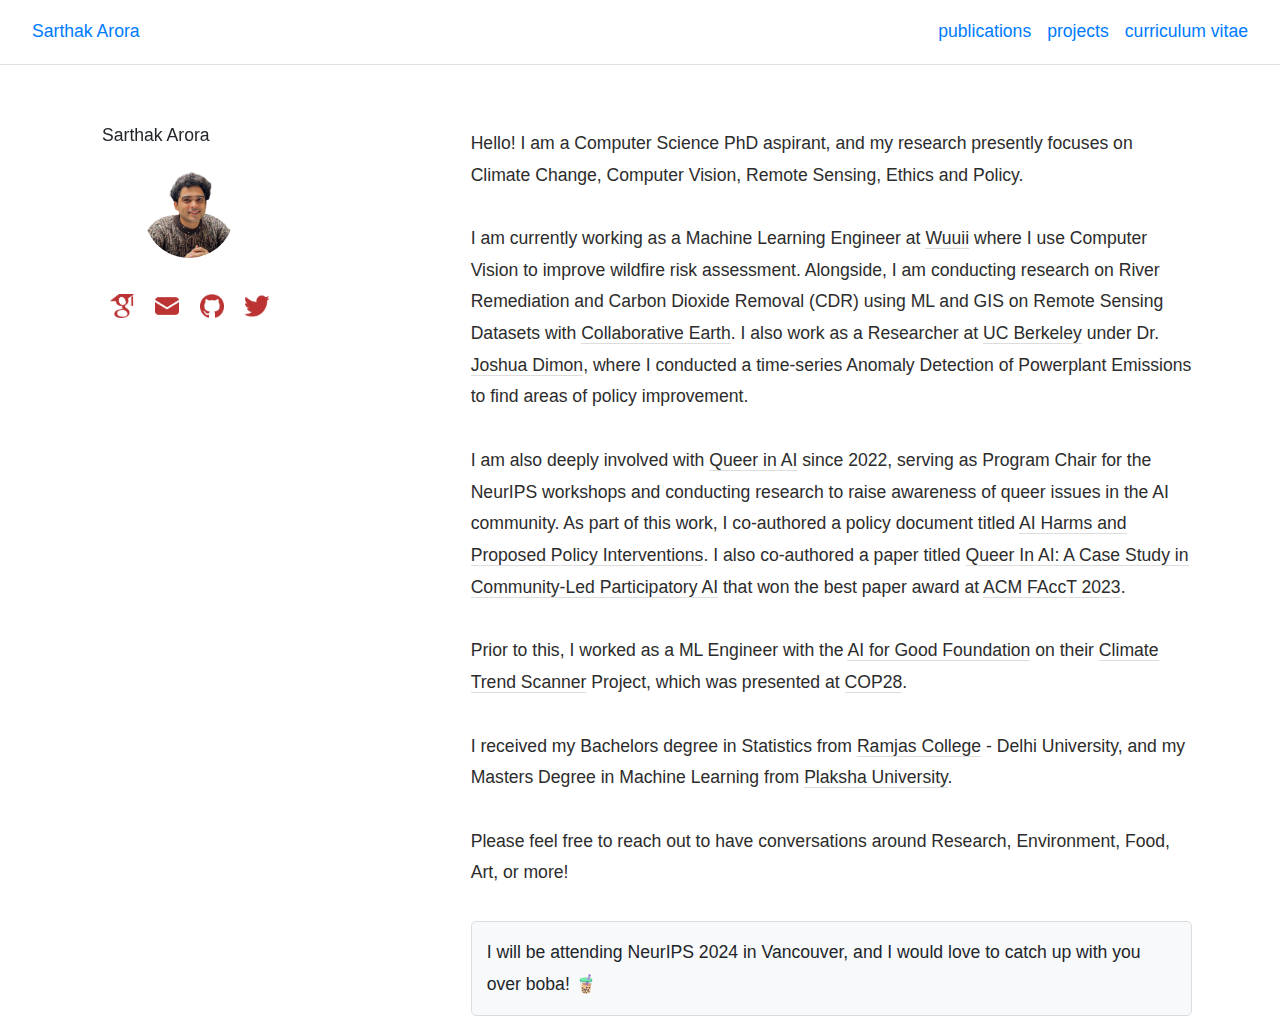
==== commit bebc8f05: "Update index.html" ====
--- a/index.html
+++ b/index.html
@@ -95,7 +95,7 @@
                  </p>
                  
                  <div class="notification" style="margin-top: 20px; padding: 15px; background-color: #f8f9fa; border: 1px solid #ddd; border-radius: 5px;">
-                  I will be at NeurIPS 2024. Come say hi and we can chat over a good coffee in Vancouver!☕
+                  I will be attending NeurIPS 2024 in Vancouver, and I would love to catch up with you over boba! 🧋
                 </div>
                   
 
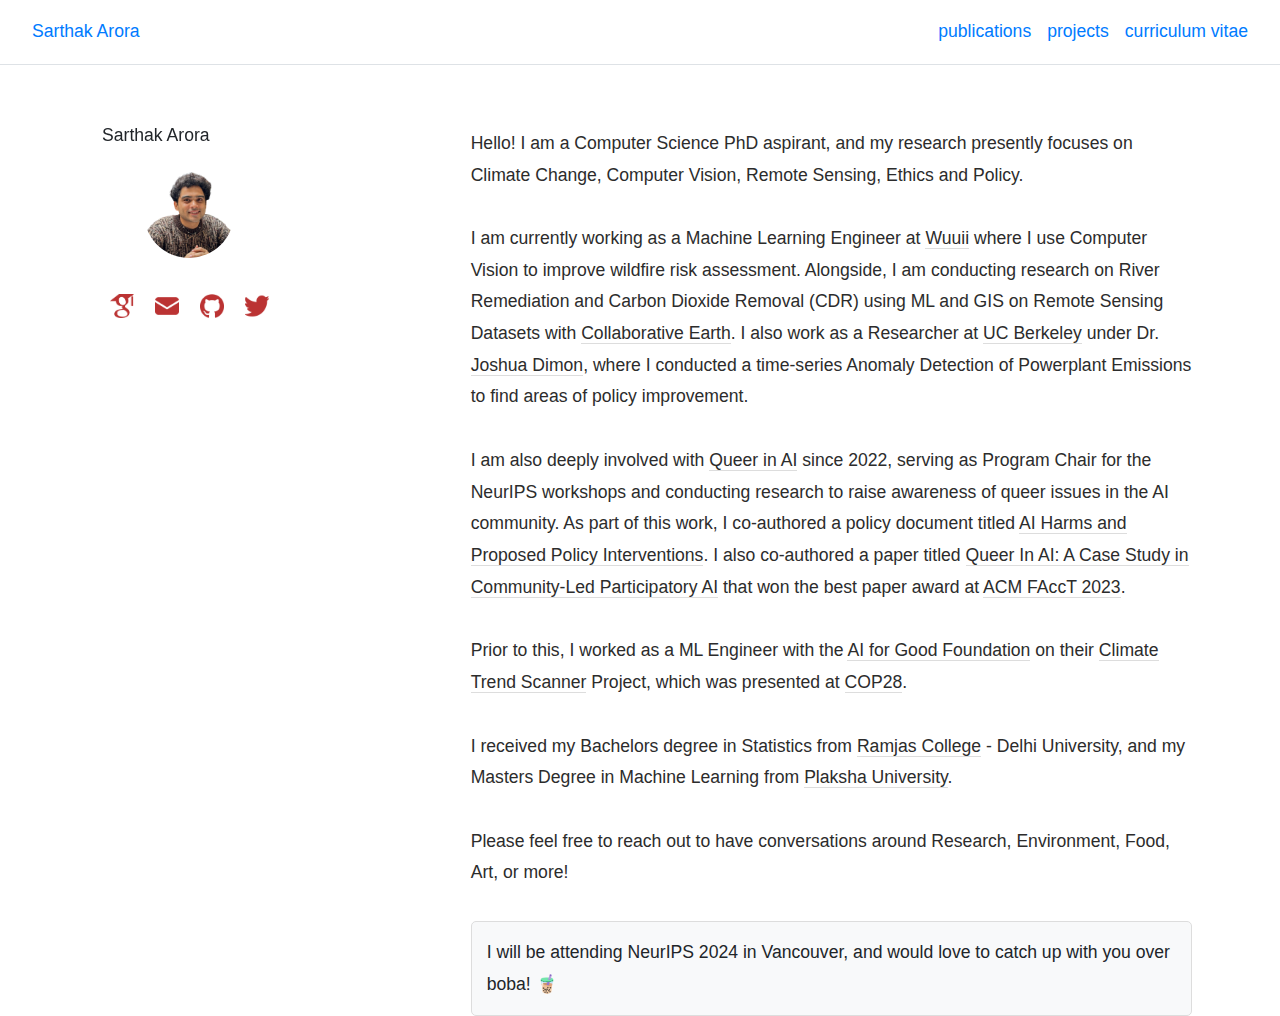
==== commit 97c519b1: "Update index.html" ====
--- a/index.html
+++ b/index.html
@@ -95,7 +95,7 @@
                  </p>
                  
                  <div class="notification" style="margin-top: 20px; padding: 15px; background-color: #f8f9fa; border: 1px solid #ddd; border-radius: 5px;">
-                  I will be attending NeurIPS 2024 in Vancouver, and I would love to catch up with you over boba! 🧋
+                  I will be attending NeurIPS 2024 in Vancouver, and would love to catch up with you over boba! 🧋
                 </div>
                   
 
